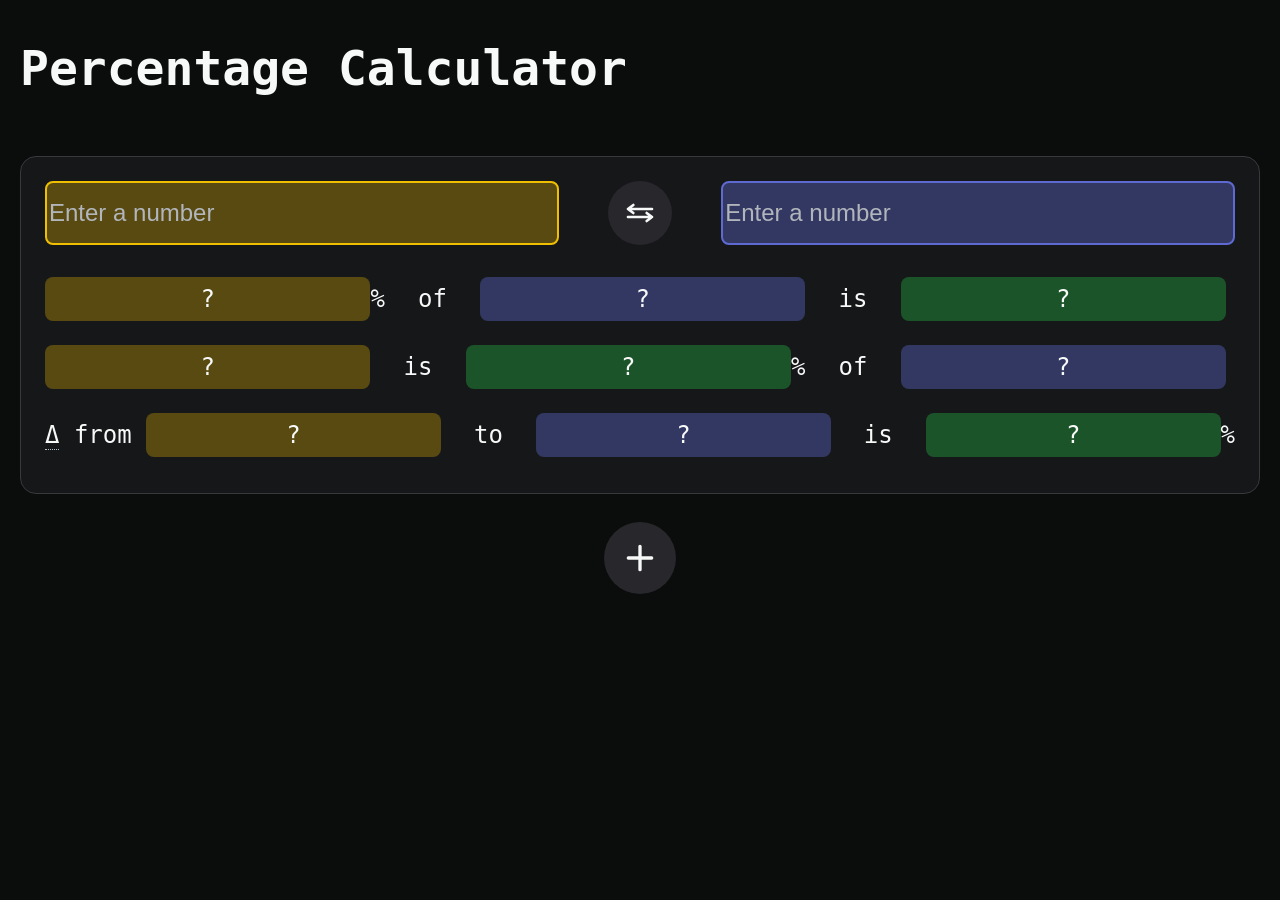
==== index.html @ e5bb18eb "initial" ====
<!DOCTYPE html>
<html lang="en">
    <head>
        <title>Percentage Calculator</title>
        <link rel="stylesheet" href="css/style.css">
        <script src="js/calc.js" defer></script>
        <script src="js/main.js" defer></script>
    </head>

    <body>
        <div id="container">

            <h1 id="title">Percentage Calculator</h1>

            <div id="card-1" class="card">
                <div class="inputs">
                    <input id="card-1-a" class="input-a" name="card-1-a" type="number" inputmode="numeric" placeholder="Enter a number">

                    <div id="card-1-swap-button" class="icon-button swap-button">
                        <svg class="icon" width="24" height="24" viewBox="0 0 24 24" fill="none">
                            <path d="M7 6 L3 9 L7 12 M3 9 H21 M17 12 L21 15 L17 18 M3 15 H21"
                                stroke="currentColor"
                                stroke-width="2"
                                stroke-linecap="round"
                                stroke-linejoin="round"/>
                        </svg>
                    </div>

                    <input id="card-1-b" class="input-b" name="card-1-b" type="number" inputmode="numeric" placeholder="Enter a number">
                </div>

                <div class="results">
                    <div class="result-row percentage-result-row">
                        <div id="card-1-percentage-value-a" class="value-a result-column">?</div>
                        <div class="result-column">%</div>
                        <div class="result-column gap-column">of</div>
                        <div id="card-1-percentage-value-b" class="value-b result-column">?</div>
                        <div class="result-column gap-column">is</div>
                        <div id="card-1-percentage-result" class="result-value result-column">?</div>
                    </div>

                    <div class="result-row percent-result-row">
                        <div id="card-1-percent-value-a" class="value-a result-column">?</div>
                        <div class="result-column gap-column">is</div>
                        <div id="card-1-percent-result" class="result-value result-column">?</div>
                        <div class="result-column">%</div>
                        <div class="result-column gap-column">of</div>
                        <div id="card-1-percent-value-b" class="value-b result-column">?</div>
                    </div>

                    <div class="result-row delta-result-row">
                        <div class="result-column">
                            <span class="tooltip" data-tooltip="increase/decrease">&#916;</span>&nbsp;from&nbsp;
                        </div>
                        <div id="card-1-delta-value-a" class="value-a result-column">?</div>
                        <div class="result-column gap-column">to</div>
                        <div id="card-1-delta-value-b" class="value-b result-column">?</div>
                        <div class="result-column gap-column">is</div>
                        <div id="card-1-delta-result" class="result-value result-column">?</div>
                        <div class="result-column">%</div>
                    </div>
                </div>
            </div>

            <div id="card-2" class="card" hidden>
                <div class="inputs">
                    <input id="card-2-a" class="input-a" name="card-2-a" type="number" inputmode="numeric" placeholder="Enter a number">

                    <div id="card-2-swap-button" class="icon-button swap-button">
                        <svg class="icon" width="24" height="24" viewBox="0 0 24 24" fill="none">
                            <path d="M7 6 L3 9 L7 12 M3 9 H21 M17 12 L21 15 L17 18 M3 15 H21"
                                  stroke="currentColor"
                                  stroke-width="2"
                                  stroke-linecap="round"
                                  stroke-linejoin="round"/>
                        </svg>
                    </div>

                    <input id="card-2-b" class="input-b" name="card-2-b" type="number" inputmode="numeric" placeholder="Enter a number">
                </div>

                <div class="results">
                    <div class="result-row percentage-result-row">
                        <div id="card-2-percentage-value-a" class="value-a result-column">?</div>
                        <div class="result-column">%</div>
                        <div class="result-column gap-column">of</div>
                        <div id="card-2-percentage-value-b" class="value-b result-column">?</div>
                        <div class="result-column gap-column">is</div>
                        <div id="card-2-percentage-result" class="result-value result-column">?</div>
                    </div>

                    <div class="result-row percent-result-row">
                        <div id="card-2-percent-value-a" class="value-a result-column">?</div>
                        <div class="result-column gap-column">is</div>
                        <div id="card-2-percent-result" class="result-value result-column">?</div>
                        <div class="result-column">%</div>
                        <div class="result-column gap-column">of</div>
                        <div id="card-2-percent-value-b" class="value-b result-column">?</div>
                    </div>

                    <div class="result-row delta-result-row">
                        <div class="result-column">
                            <span class="tooltip" data-tooltip="increase/decrease">&#916;</span>&nbsp;from&nbsp;
                        </div>
                        <div id="card-2-delta-value-a" class="value-a result-column">?</div>
                        <div class="result-column gap-column">to</div>
                        <div id="card-2-delta-value-b" class="value-b result-column">?</div>
                        <div class="result-column gap-column">is</div>
                        <div id="card-2-delta-result" class="result-value result-column">?</div>
                        <div class="result-column">%</div>
                    </div>
                </div>
            </div>

            <div id="card-3" class="card" hidden>
                <div class="inputs">
                    <input id="card-3-a" class="input-a" name="card-3-a" type="number" inputmode="numeric" placeholder="Enter a number">

                    <div id="card-3-swap-button" class="icon-button swap-button">
                        <svg class="icon" width="24" height="24" viewBox="0 0 24 24" fill="none">
                            <path d="M7 6 L3 9 L7 12 M3 9 H21 M17 12 L21 15 L17 18 M3 15 H21"
                                  stroke="currentColor"
                                  stroke-width="2"
                                  stroke-linecap="round"
                                  stroke-linejoin="round"/>
                        </svg>
                    </div>

                    <input id="card-3-b" class="input-b" name="card-3-b" type="number" inputmode="numeric" placeholder="Enter a number">
                </div>

                <div class="results">
                    <div class="result-row percentage-result-row">
                        <div id="card-3-percentage-value-a" class="value-a result-column">?</div>
                        <div class="result-column">%</div>
                        <div class="result-column gap-column">of</div>
                        <div id="card-3-percentage-value-b" class="value-b result-column">?</div>
                        <div class="result-column gap-column">is</div>
                        <div id="card-3-percentage-result" class="result-value result-column">?</div>
                    </div>

                    <div class="result-row percent-result-row">
                        <div id="card-3-percent-value-a" class="value-a result-column">?</div>
                        <div class="result-column gap-column">is</div>
                        <div id="card-3-percent-result" class="result-value result-column">?</div>
                        <div class="result-column">%</div>
                        <div class="result-column gap-column">of</div>
                        <div id="card-3-percent-value-b" class="value-b result-column">?</div>
                    </div>

                    <div class="result-row delta-result-row">
                        <div class="result-column">
                            <span class="tooltip" data-tooltip="increase/decrease">&#916;</span>&nbsp;from&nbsp;
                        </div>
                        <div id="card-3-delta-value-a" class="value-a result-column">?</div>
                        <div class="result-column gap-column">to</div>
                        <div id="card-3-delta-value-b" class="value-b result-column">?</div>
                        <div class="result-column gap-column">is</div>
                        <div id="card-3-delta-result" class="result-value result-column">?</div>
                        <div class="result-column">%</div>
                    </div>
                </div>
            </div>

            <div id="reveal-next-card-row" class="reveal-next-card-row">
                <div id="reveal-next-card-button" class="icon-button reveal-next-card-button">
                    <svg class="icon" width="24" height="24" viewBox="0 0 24 24" fill="none">
                        <path d="M12 5 V19 M5 12 H19"
                            stroke="currentColor"
                            stroke-width="2"
                            stroke-linecap="round"/>
                    </svg>
                </div>
            </div>

        </div>
    </body>
</html>
---- css/style.css ----
:root {
    --font-size: 1.5rem;

    --color-page-background: #0b0c0c;
    --color-text-primary: #f7f8f8;
    --color-text-secondary: #b2b6bc;

    --color-card-background: #161718;
    --color-card-border: #37393d;
    --color-card-focus: #b8c1cd;

    --color-button: #28282c;
    --color-button-hover: #323237;

    --color-accent-a: #f0bf00;
    --color-accent-b: #5e6ad2;
    --color-accent-result: #23923c;

    --color-accent-a-background: rgba(240, 191, 0, 0.3);
    --color-accent-b-background: rgba(94, 106, 210, 0.4);
    --color-accent-result-background: rgba(35, 146, 60, 0.5);
}

@media (min-width: 768px) {
    :root {
        --font-size: 2rem;
    }
}

@media (min-width: 1200px) {
    :root {
        --font-size: 1.5rem;
    }
}

html {
    font-size: 16px;
}

body {
    font-family: ui-monospace, monospace;
    background: var(--color-page-background);
    color: var(--color-text-primary);
    font-size: var(--font-size);
}

body #container {
    position: relative;

    display: grid;
    grid-auto-rows: auto;
    gap: 1rem;

    min-width: 320px;
    max-width: 1280px;
    margin: auto;
}

body #container #title {
    margin-left: 0.75rem;
}

/* Card */
body #container .card {
    background: var(--color-card-background);

    padding: 1.5rem;
    border-radius: 1rem;
    border: 1px solid var(--color-card-border);

    position: relative;
    margin: 0.75rem;
}

body #container .card:after {
    background: linear-gradient(
        transparent,
        var(--color-card-focus),
        transparent
    );
    height: 70px;
    width: 1px;
    position: absolute;
    left: -1px;
    top: 65%;
    opacity: 0;
    content: "";
    transition: top 600ms ease, opacity 600ms ease;
}

body #container .card:hover:after,
body #container .card:focus-within:after {
    top: 15%;
    opacity: 1;
}

/* Inputs */
body #container .card .inputs {
    display: flex;
}

body #container .card .inputs input {
    font-size: var(--font-size);
    border-radius: 0.5rem;
    outline: none;
    color: var(--color-text-primary);
    width: 42.5%;
}

body #container .card .inputs input.input-a:focus,
body #container .card .inputs input.input-b:focus {
    border: 2px solid var(--color-card-focus);
}

body #container .card .inputs input::placeholder {
    color: var(--color-text-secondary);
    opacity: 1;
}

body #container .card .inputs input.input-a {
    border: 2px solid var(--color-accent-a);
    background: var(--color-accent-a-background);
}

body #container .card .inputs input.input-b {
    border: 2px solid var(--color-accent-b);
    background: var(--color-accent-b-background);
}

/* Icon Button */
body #container .icon-button {
    background: var(--color-button);
    width: 3rem;
    height: 3rem;
    margin: auto;
    padding: 0.5rem;
    border-radius: 50%;
    display: flex;
    align-items: center;
    justify-content: center;
    user-select: none;
    -webkit-tap-highlight-color: transparent;
}
body #container .icon-button:hover {
    background: var(--color-button-hover);
    cursor: pointer;
}
body #container .icon-button:active {
    transform: scale(1.25);
}

/* Swap Button */
body #container .card div.swap-button .icon {
    width: 2rem;
    height: auto;
}

/* Results */
body #container .card .results {
    margin: 2rem auto 0 auto;
}

body #container .card .results .result-row {
    margin: 1.5rem auto 0.75rem auto;
    display: flex;
}

body #container .card .results .result-row .result-column {
    display: flex;
    align-items: center;
    justify-content: center;
    text-align: center;
}

body #container .card .results .result-row .result-column.gap-column {
    flex: 0 0 8%;
}

body #container .card .results .result-row .result-column.value-a,
body #container .card .results .result-row .result-column.value-b,
body #container .card .results .result-row .result-column.result-value {
    border-radius: 0.5rem;
    padding: 0.5rem;
    overflow-wrap: anywhere;

    flex: 1;
    min-width: 10%;
    max-width: 26%;
}

body #container .card .results .result-row .result-column.value-a {
    background: var(--color-accent-a-background);
}
body #container .card .results .result-row .result-column.value-b {
    background: var(--color-accent-b-background);
}
body #container .card .results .result-row .result-column.result-value {
    background: var(--color-accent-result-background);
}

/* Reveal Next Card Button */
body #container #reveal-next-card-row #reveal-next-card-button {
    width: 3.5rem;
    height: 3.5rem;
}

body #container #reveal-next-card-row #reveal-next-card-button .icon {
    width: 2.5rem;
    height: auto;
}

/* Remove spin box on number input */
input[type="number"]::-webkit-outer-spin-button,
input[type="number"]::-webkit-inner-spin-button { /* Remove arrows in Chrome, Safari, Edge */
    -webkit-appearance: none;
    margin: 0;
}
input[type="number"] { /* Remove arrows in Firefox */
    -moz-appearance: textfield;
}

/* Tooltip */
.tooltip {
    position: relative;
    cursor: help;
    border-bottom: 1px dotted var(--color-card-focus);
}

.tooltip::after {
    content: attr(data-tooltip);
    position: absolute;
    left: 50%;
    bottom: 125%;
    transform: translateX(-10%);
    background: var(--color-page-background);
    color: var(--color-text-primary);
    padding: 6px 8px;
    border-radius: 4px;
    white-space: nowrap;
    opacity: 0;
    visibility: hidden;
    transition: opacity 0.15s ease;
    pointer-events: none;
}

.tooltip:hover::after {
    opacity: 1;
    visibility: visible;
}
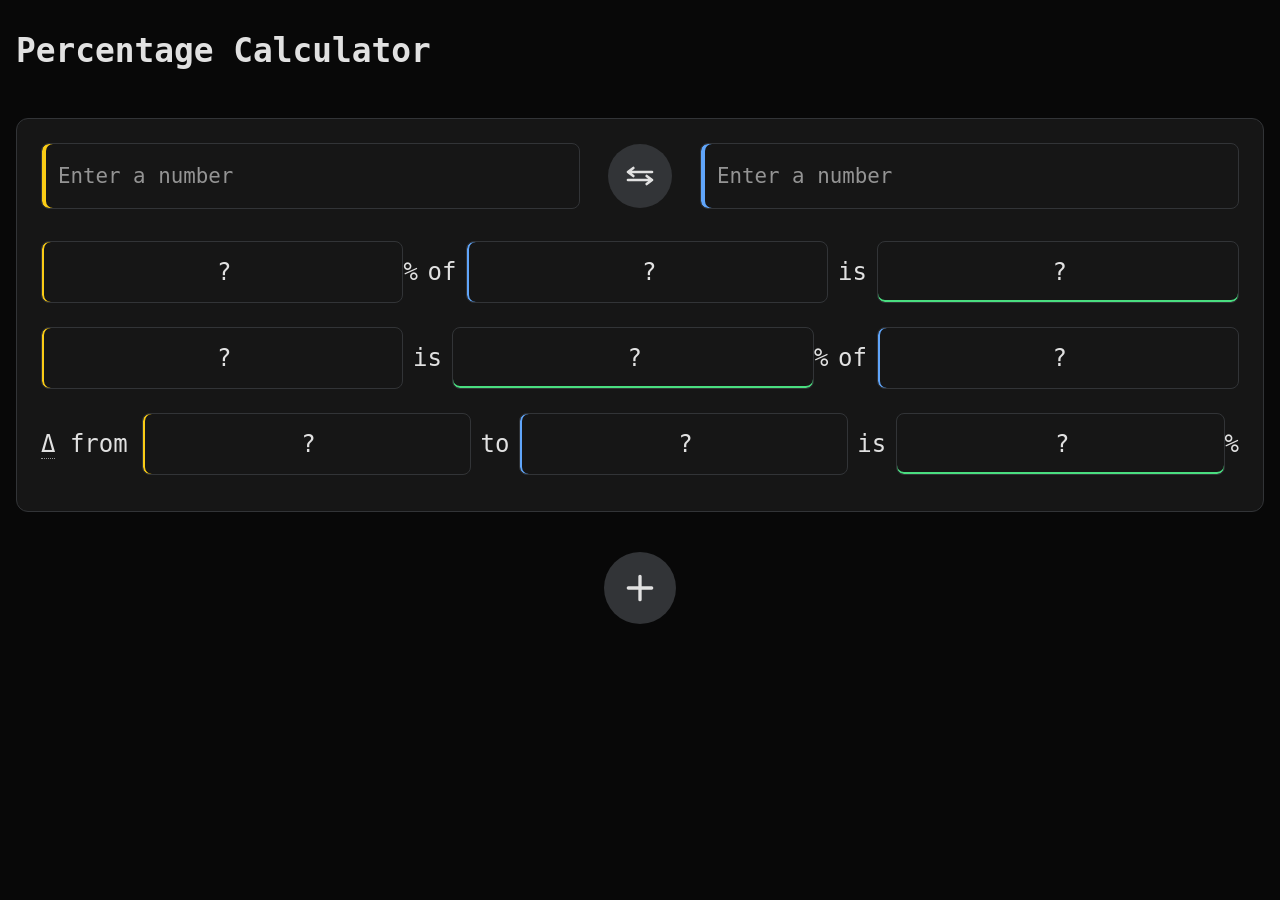
==== commit 2fbf7fac: "styling" ====
--- a/index.html
+++ b/index.html
@@ -1,6 +1,8 @@
 <!DOCTYPE html>
 <html lang="en">
     <head>
+        <meta charset="utf-8">
+        <meta name="viewport" content="width=device-width, initial-scale=1">
         <title>Percentage Calculator</title>
         <link rel="stylesheet" href="css/style.css">
         <script src="js/calc.js" defer></script>
--- a/css/style.css
+++ b/css/style.css
@@ -1,221 +1,232 @@
 :root {
-    --font-size: 1.5rem;
-
-    --color-page-background: #0b0c0c;
-    --color-text-primary: #f7f8f8;
-    --color-text-secondary: #b2b6bc;
-
-    --color-card-background: #161718;
-    --color-card-border: #37393d;
-    --color-card-focus: #b8c1cd;
-
-    --color-button: #28282c;
-    --color-button-hover: #323237;
-
-    --color-accent-a: #f0bf00;
-    --color-accent-b: #5e6ad2;
-    --color-accent-result: #23923c;
-
-    --color-accent-a-background: rgba(240, 191, 0, 0.3);
-    --color-accent-b-background: rgba(94, 106, 210, 0.4);
-    --color-accent-result-background: rgba(35, 146, 60, 0.5);
-}
-
-@media (min-width: 768px) {
-    :root {
-        --font-size: 2rem;
-    }
-}
-
-@media (min-width: 1200px) {
-    :root {
-        --font-size: 1.5rem;
-    }
+    --color-page-background: #080808;
+    --color-text-primary: #e1e1e1;
+    --color-text-secondary: #949494;
+
+    --color-card-background: #161616;
+    --color-card-border: #323437;
+    --color-card-focus: #949494;
+
+    --color-button: #323437;
+    --color-button-hover: #48494c;
+
+    --color-accent-a: #facc15;
+    --color-accent-b: #60a5fa;
+    --color-accent-result: #4ade80;
+
+    /* Mobile-first type scale — clamp() lets each value grow with the viewport */
+    --font-size: clamp(1rem, 0.9rem + 0.5vw, 1.5rem);
+    --font-size-results: clamp(0.8rem, 0.55rem + 1.25vw, 1.5rem);
+    --font-size-title: clamp(1.5rem, 1.25rem + 1vw, 2.25rem);
+}
+
+*,
+*::before,
+*::after {
+    box-sizing: border-box;
 }
 
 html {
-    font-size: 16px;
+    font-size: 100%;
 }
 
 body {
+    margin: 0;
     font-family: ui-monospace, monospace;
     background: var(--color-page-background);
     color: var(--color-text-primary);
     font-size: var(--font-size);
 }
 
-body #container {
+/* Container */
+#container {
     position: relative;
-
     display: grid;
     grid-auto-rows: auto;
-    gap: 1rem;
-
-    min-width: 320px;
-    max-width: 1280px;
-    margin: auto;
-}
-
-body #container #title {
-    margin-left: 0.75rem;
+    gap: 1.25rem;
+    max-width: 80rem;
+    margin-inline: auto;
+    padding: 0.75rem;
+}
+
+#title {
+    margin: 1rem 0;
+    font-size: var(--font-size-title);
 }
 
 /* Card */
-body #container .card {
+.card {
+    position: relative;
+    max-width: 100%;
+    padding: 0.875rem;
     background: var(--color-card-background);
-
-    padding: 1.5rem;
-    border-radius: 1rem;
     border: 1px solid var(--color-card-border);
-
-    position: relative;
-    margin: 0.75rem;
-}
-
-body #container .card:after {
+    border-radius: 0.75rem;
+}
+
+.card::after {
+    content: "";
+    position: absolute;
+    left: -1px;
+    top: 65%;
+    width: 1px;
+    height: 70px;
     background: linear-gradient(
         transparent,
         var(--color-card-focus),
         transparent
     );
-    height: 70px;
-    width: 1px;
-    position: absolute;
-    left: -1px;
-    top: 65%;
     opacity: 0;
-    content: "";
     transition: top 600ms ease, opacity 600ms ease;
 }
 
-body #container .card:hover:after,
-body #container .card:focus-within:after {
+.card:hover::after,
+.card:focus-within::after {
     top: 15%;
     opacity: 1;
 }
 
 /* Inputs */
-body #container .card .inputs {
+.card .inputs {
     display: flex;
-}
-
-body #container .card .inputs input {
+    align-items: stretch;
+    gap: 0.25rem;
+}
+
+.card .inputs input {
+    flex: 1 1 0;
+    width: 0;
+    min-width: 0;
+    padding: 0.75rem 0.25rem 0.75rem 0.5rem;
+    font-family: inherit;
     font-size: var(--font-size);
+    color: var(--color-text-primary);
+    background: transparent;
+    border: 1px solid var(--color-card-border);
     border-radius: 0.5rem;
     outline: none;
-    color: var(--color-text-primary);
-    width: 42.5%;
-}
-
-body #container .card .inputs input.input-a:focus,
-body #container .card .inputs input.input-b:focus {
-    border: 2px solid var(--color-card-focus);
-}
-
-body #container .card .inputs input::placeholder {
+}
+
+.card .inputs input:focus {
+    border-color: var(--color-card-focus);
+}
+
+.card .inputs input::placeholder {
     color: var(--color-text-secondary);
     opacity: 1;
 }
 
-body #container .card .inputs input.input-a {
-    border: 2px solid var(--color-accent-a);
-    background: var(--color-accent-a-background);
-}
-
-body #container .card .inputs input.input-b {
-    border: 2px solid var(--color-accent-b);
-    background: var(--color-accent-b-background);
+.card .inputs input.input-a {
+    box-shadow: inset 4px 0 0 0 var(--color-accent-a);
+}
+
+.card .inputs input.input-b {
+    box-shadow: inset 4px 0 0 0 var(--color-accent-b);
 }
 
 /* Icon Button */
-body #container .icon-button {
-    background: var(--color-button);
+.icon-button {
+    flex-shrink: 0;
+    display: flex;
+    align-items: center;
+    justify-content: center;
     width: 3rem;
     height: 3rem;
     margin: auto;
     padding: 0.5rem;
+    background: var(--color-button);
     border-radius: 50%;
-    display: flex;
-    align-items: center;
-    justify-content: center;
     user-select: none;
     -webkit-tap-highlight-color: transparent;
-}
-body #container .icon-button:hover {
+    transition: background 0.15s ease, transform 0.1s ease;
+}
+
+.icon-button:hover {
     background: var(--color-button-hover);
     cursor: pointer;
 }
-body #container .icon-button:active {
-    transform: scale(1.25);
+
+.icon-button:active {
+    transform: scale(0.9);
 }
 
 /* Swap Button */
-body #container .card div.swap-button .icon {
-    width: 2rem;
+.card .swap-button .icon {
+    width: 1.5rem;
     height: auto;
 }
 
 /* Results */
-body #container .card .results {
-    margin: 2rem auto 0 auto;
-}
-
-body #container .card .results .result-row {
-    margin: 1.5rem auto 0.75rem auto;
+.card .results {
+    margin-top: 0.875rem;
+    font-size: var(--font-size-results);
+}
+
+.card .results .result-row {
     display: flex;
-}
-
-body #container .card .results .result-row .result-column {
+    align-items: stretch;
+    /*margin: 0.5rem 0;*/
+    margin: 1.5rem 0 0.75rem 0;
+}
+
+.card .results .result-row .result-column {
     display: flex;
     align-items: center;
     justify-content: center;
     text-align: center;
 }
 
-body #container .card .results .result-row .result-column.gap-column {
-    flex: 0 0 8%;
-}
-
-body #container .card .results .result-row .result-column.value-a,
-body #container .card .results .result-row .result-column.value-b,
-body #container .card .results .result-row .result-column.result-value {
+.card .results .result-row .result-column.gap-column {
+    flex: 0 0 auto;
+    padding-inline: 0.25em;
+}
+
+.card .results .result-row .result-column.value-a,
+.card .results .result-row .result-column.value-b,
+.card .results .result-row .result-column.result-value {
+    flex: 1 1 0;
+    min-width: 0;
+    padding: 1rem 0.5rem 1rem 0.75rem;
+    border: 1px solid var(--color-card-border);
     border-radius: 0.5rem;
-    padding: 0.5rem;
     overflow-wrap: anywhere;
-
-    flex: 1;
-    min-width: 10%;
-    max-width: 26%;
-}
-
-body #container .card .results .result-row .result-column.value-a {
-    background: var(--color-accent-a-background);
-}
-body #container .card .results .result-row .result-column.value-b {
-    background: var(--color-accent-b-background);
-}
-body #container .card .results .result-row .result-column.result-value {
-    background: var(--color-accent-result-background);
+    word-break: break-word;
+}
+
+.card .results .result-row .result-column.value-a {
+    box-shadow: inset 2px 0 0 0 var(--color-accent-a);
+}
+
+.card .results .result-row .result-column.value-b {
+    box-shadow: inset 2px 0 0 0 var(--color-accent-b);
+}
+
+.card .results .result-row .result-column.result-value {
+    box-shadow: inset 0 -2px 0 0 var(--color-accent-result);
 }
 
 /* Reveal Next Card Button */
-body #container #reveal-next-card-row #reveal-next-card-button {
-    width: 3.5rem;
-    height: 3.5rem;
-}
-
-body #container #reveal-next-card-row #reveal-next-card-button .icon {
-    width: 2.5rem;
+#reveal-next-card-row {
+    padding: 0.25rem 0 1rem;
+}
+
+#reveal-next-card-row #reveal-next-card-button {
+    width: 3rem;
+    height: 3rem;
+}
+
+#reveal-next-card-row #reveal-next-card-button .icon {
+    width: 1.75rem;
     height: auto;
 }
 
-/* Remove spin box on number input */
+/* Remove number-input spin buttons */
 input[type="number"]::-webkit-outer-spin-button,
-input[type="number"]::-webkit-inner-spin-button { /* Remove arrows in Chrome, Safari, Edge */
+input[type="number"]::-webkit-inner-spin-button {
     -webkit-appearance: none;
     margin: 0;
 }
-input[type="number"] { /* Remove arrows in Firefox */
+input[type="number"] {
     -moz-appearance: textfield;
 }
 
@@ -229,21 +240,155 @@
 .tooltip::after {
     content: attr(data-tooltip);
     position: absolute;
-    left: 50%;
+    left: 650%;
     bottom: 125%;
-    transform: translateX(-10%);
+    transform: translateX(-50%);
+    padding: 6px 8px;
     background: var(--color-page-background);
     color: var(--color-text-primary);
-    padding: 6px 8px;
+    border: 1px solid var(--color-card-border);
     border-radius: 4px;
     white-space: nowrap;
     opacity: 0;
     visibility: hidden;
+    pointer-events: none;
+    z-index: 1;
     transition: opacity 0.15s ease;
-    pointer-events: none;
-}
-
-.tooltip:hover::after {
+}
+
+.tooltip:hover::after,
+.tooltip:focus::after {
     opacity: 1;
     visibility: visible;
 }
+
+/* ===== Large phones / small tablets (≥ 480px) ===== */
+@media (min-width: 30rem) {
+    #container {
+        gap: 1.5rem;
+        padding: 1rem;
+    }
+
+    .card {
+        padding: 1.125rem;
+    }
+
+    .card .inputs {
+        gap: 0.75rem;
+    }
+
+    .card .inputs input {
+        padding: 1.125rem 0.75rem 1.125rem 1rem;
+    }
+
+    .icon-button {
+        width: 3.5rem;
+        height: 3.5rem;
+    }
+
+    .card .swap-button {
+        margin-inline: 0.5rem;
+    }
+
+    .card .swap-button .icon {
+        width: 1.75rem;
+    }
+
+    .card .results {
+        margin-top: 1.5rem;
+    }
+
+    .card .results .result-row {
+        margin: 1rem 0 0.5rem 0;
+    }
+
+    .card .results .result-row .result-column.gap-column {
+        padding-inline: 0.35em;
+    }
+
+    .card .results .result-row .result-column.value-a,
+    .card .results .result-row .result-column.value-b,
+    .card .results .result-row .result-column.result-value {
+        padding: 0.875rem 0.5rem 0.875rem 0.75rem;
+    }
+
+    #reveal-next-card-row {
+        padding: 0.5rem 0 1.5rem;
+    }
+
+    #reveal-next-card-row #reveal-next-card-button {
+        width: 3.5rem;
+        height: 3.5rem;
+    }
+
+    #reveal-next-card-row #reveal-next-card-button .icon {
+        width: 2rem;
+    }
+}
+
+/* ===== Tablet (≥ 640px) ===== */
+@media (min-width: 40rem) {
+    .card {
+        padding: 1.5rem;
+    }
+
+    .card .inputs input {
+        padding: 1.25rem 0.75rem 1.25rem 1rem;
+    }
+
+    .icon-button {
+        width: 4rem;
+        height: 4rem;
+    }
+
+    .card .swap-button {
+        margin-inline: 1rem;
+    }
+
+    .card .swap-button .icon {
+        width: 2rem;
+    }
+
+    .card .results {
+        margin-top: 1.75rem;
+    }
+
+    .card .results .result-row {
+        margin: 1.25rem 0 0.625rem 0;
+    }
+
+    .card .results .result-row .result-column.gap-column {
+        padding-inline: 0.4em;
+    }
+
+    .card .results .result-row .result-column.value-a,
+    .card .results .result-row .result-column.value-b,
+    .card .results .result-row .result-column.result-value {
+        padding: 1rem 0.5rem 1rem 0.75rem;
+    }
+
+    #reveal-next-card-row #reveal-next-card-button {
+        width: 4.5rem;
+        height: 4.5rem;
+    }
+
+    #reveal-next-card-row #reveal-next-card-button .icon {
+        width: 2.5rem;
+    }
+}
+
+/* ===== Desktop (≥ 1024px) ===== */
+@media (min-width: 64rem) {
+    #container {
+        gap: 2rem;
+        padding: 1rem;
+    }
+
+    .card .results {
+        margin-top: 2rem;
+    }
+
+    .card .results .result-row {
+        margin: 1.5rem 0 0.75rem 0;
+    }
+}
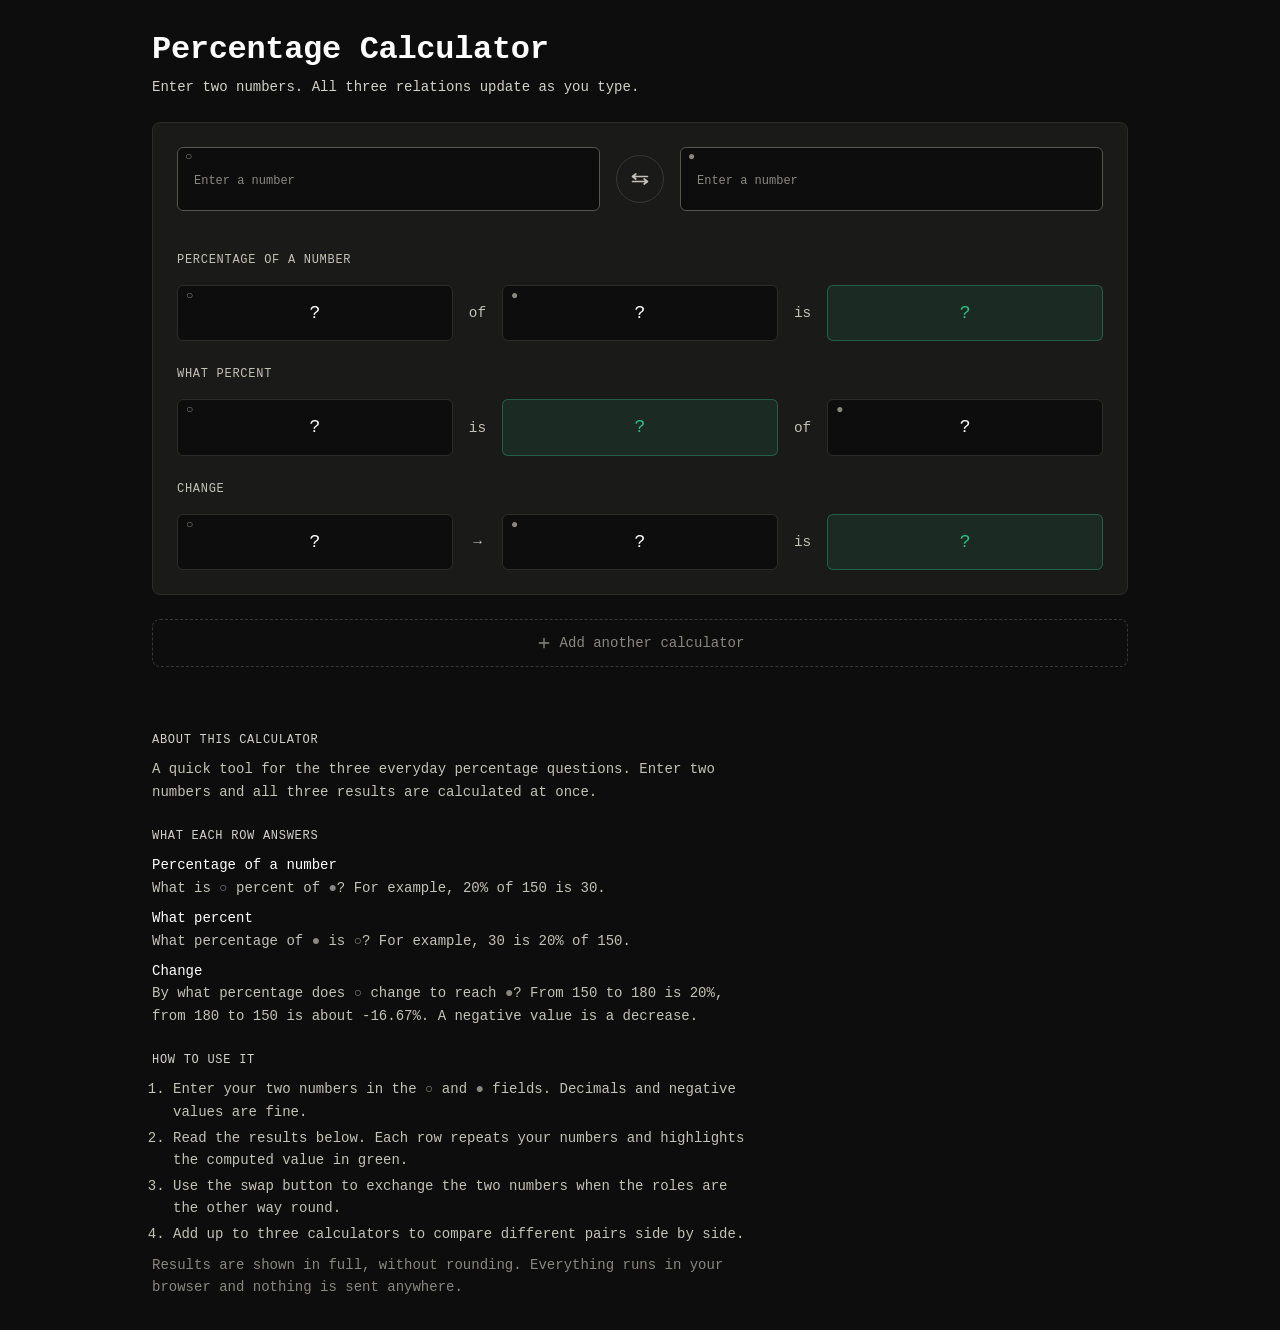
==== commit 89de2d4e: "update" ====
--- a/index.html
+++ b/index.html
@@ -10,171 +10,109 @@
     </head>
 
     <body>
-        <div id="container">
+        <main class="page">
 
-            <h1 id="title">Percentage Calculator</h1>
+            <header class="page-header">
+                <h1 class="title">Percentage Calculator</h1>
+                <p class="lede">Enter two numbers. All three relations update as you type.</p>
+            </header>
 
-            <div id="card-1" class="card">
-                <div class="inputs">
-                    <input id="card-1-a" class="input-a" name="card-1-a" type="number" inputmode="numeric" placeholder="Enter a number">
+            <div id="cards" class="cards">
+                <!-- The first card doubles as the template for every card added later. -->
+                <section id="card-1" class="card">
+                    <div class="inputs">
+                        <div class="field field-a">
+                            <input id="card-1-a" class="input-a" type="number" step="any" inputmode="decimal" placeholder="Enter a number" aria-label="First value">
+                        </div>
 
-                    <div id="card-1-swap-button" class="icon-button swap-button">
-                        <svg class="icon" width="24" height="24" viewBox="0 0 24 24" fill="none">
-                            <path d="M7 6 L3 9 L7 12 M3 9 H21 M17 12 L21 15 L17 18 M3 15 H21"
-                                stroke="currentColor"
-                                stroke-width="2"
-                                stroke-linecap="round"
-                                stroke-linejoin="round"/>
-                        </svg>
+                        <button type="button" class="icon-button swap-button" aria-label="Swap values">
+                            <svg class="icon" width="24" height="24" viewBox="0 0 24 24" fill="none" aria-hidden="true">
+                                <path d="M7 6 L3 9 L7 12 M3 9 H21 M17 12 L21 15 L17 18 M3 15 H21"
+                                    stroke="currentColor"
+                                    stroke-width="2"
+                                    stroke-linecap="round"
+                                    stroke-linejoin="round"/>
+                            </svg>
+                        </button>
+
+                        <div class="field field-b">
+                            <input id="card-1-b" class="input-b" type="number" step="any" inputmode="decimal" placeholder="Enter a number" aria-label="Second value">
+                        </div>
                     </div>
 
-                    <input id="card-1-b" class="input-b" name="card-1-b" type="number" inputmode="numeric" placeholder="Enter a number">
-                </div>
+                    <!-- One shared grid: caption, then tile / operator / tile / operator / tile -->
+                    <div class="results">
+                        <div class="equation">
+                            <span class="caption">Percentage of a number</span>
+                            <span class="cell value-a has-unit"><span class="value">?</span></span>
+                            <span class="operator">of</span>
+                            <span class="cell value-b"><span class="value">?</span></span>
+                            <span class="operator">is</span>
+                            <span class="cell result percentage-result"><span class="value">?</span></span>
+                        </div>
 
-                <div class="results">
-                    <div class="result-row percentage-result-row">
-                        <div id="card-1-percentage-value-a" class="value-a result-column">?</div>
-                        <div class="result-column">%</div>
-                        <div class="result-column gap-column">of</div>
-                        <div id="card-1-percentage-value-b" class="value-b result-column">?</div>
-                        <div class="result-column gap-column">is</div>
-                        <div id="card-1-percentage-result" class="result-value result-column">?</div>
+                        <div class="equation">
+                            <span class="caption">What percent</span>
+                            <span class="cell value-a"><span class="value">?</span></span>
+                            <span class="operator">is</span>
+                            <span class="cell result percent-result has-unit"><span class="value">?</span></span>
+                            <span class="operator">of</span>
+                            <span class="cell value-b"><span class="value">?</span></span>
+                        </div>
+
+                        <div class="equation">
+                            <span class="caption">Change</span>
+                            <span class="cell value-a"><span class="value">?</span></span>
+                            <span class="operator" role="img" aria-label="to">&rarr;</span>
+                            <span class="cell value-b"><span class="value">?</span></span>
+                            <span class="operator">is</span>
+                            <span class="cell result delta-result has-unit"><span class="value">?</span></span>
+                        </div>
                     </div>
-
-                    <div class="result-row percent-result-row">
-                        <div id="card-1-percent-value-a" class="value-a result-column">?</div>
-                        <div class="result-column gap-column">is</div>
-                        <div id="card-1-percent-result" class="result-value result-column">?</div>
-                        <div class="result-column">%</div>
-                        <div class="result-column gap-column">of</div>
-                        <div id="card-1-percent-value-b" class="value-b result-column">?</div>
-                    </div>
-
-                    <div class="result-row delta-result-row">
-                        <div class="result-column">
-                            <span class="tooltip" data-tooltip="increase/decrease">&#916;</span>&nbsp;from&nbsp;
-                        </div>
-                        <div id="card-1-delta-value-a" class="value-a result-column">?</div>
-                        <div class="result-column gap-column">to</div>
-                        <div id="card-1-delta-value-b" class="value-b result-column">?</div>
-                        <div class="result-column gap-column">is</div>
-                        <div id="card-1-delta-result" class="result-value result-column">?</div>
-                        <div class="result-column">%</div>
-                    </div>
-                </div>
+                </section>
             </div>
 
-            <div id="card-2" class="card" hidden>
-                <div class="inputs">
-                    <input id="card-2-a" class="input-a" name="card-2-a" type="number" inputmode="numeric" placeholder="Enter a number">
+            <button id="add-card-button" type="button" class="add-card-button">
+                <svg class="icon" width="24" height="24" viewBox="0 0 24 24" fill="none" aria-hidden="true">
+                    <path d="M12 5 V19 M5 12 H19"
+                        stroke="currentColor"
+                        stroke-width="2"
+                        stroke-linecap="round"/>
+                </svg>
+                Add another calculator
+            </button>
 
-                    <div id="card-2-swap-button" class="icon-button swap-button">
-                        <svg class="icon" width="24" height="24" viewBox="0 0 24 24" fill="none">
-                            <path d="M7 6 L3 9 L7 12 M3 9 H21 M17 12 L21 15 L17 18 M3 15 H21"
-                                  stroke="currentColor"
-                                  stroke-width="2"
-                                  stroke-linecap="round"
-                                  stroke-linejoin="round"/>
-                        </svg>
-                    </div>
+            <section class="about">
+                <h2 class="about-title">About this calculator</h2>
+                <p>
+                    A quick tool for the three everyday percentage questions. Enter two numbers and all three results are calculated at once.
+                </p>
 
-                    <input id="card-2-b" class="input-b" name="card-2-b" type="number" inputmode="numeric" placeholder="Enter a number">
-                </div>
+                <h2 class="about-title">What each row answers</h2>
+                <dl class="about-list">
+                    <dt>Percentage of a number</dt>
+                    <dd>What is <span class="marker">&#x25CB;</span> percent of <span class="marker">&#x25CF;</span>? For example, 20% of 150 is 30.</dd>
 
-                <div class="results">
-                    <div class="result-row percentage-result-row">
-                        <div id="card-2-percentage-value-a" class="value-a result-column">?</div>
-                        <div class="result-column">%</div>
-                        <div class="result-column gap-column">of</div>
-                        <div id="card-2-percentage-value-b" class="value-b result-column">?</div>
-                        <div class="result-column gap-column">is</div>
-                        <div id="card-2-percentage-result" class="result-value result-column">?</div>
-                    </div>
+                    <dt>What percent</dt>
+                    <dd>What percentage of <span class="marker">&#x25CF;</span> is <span class="marker">&#x25CB;</span>? For example, 30 is 20% of 150.</dd>
 
-                    <div class="result-row percent-result-row">
-                        <div id="card-2-percent-value-a" class="value-a result-column">?</div>
-                        <div class="result-column gap-column">is</div>
-                        <div id="card-2-percent-result" class="result-value result-column">?</div>
-                        <div class="result-column">%</div>
-                        <div class="result-column gap-column">of</div>
-                        <div id="card-2-percent-value-b" class="value-b result-column">?</div>
-                    </div>
+                    <dt>Change</dt>
+                    <dd>By what percentage does <span class="marker">&#x25CB;</span> change to reach <span class="marker">&#x25CF;</span>? From 150 to 180 is 20%, from 180 to 150 is about -16.67%. A negative value is a decrease.</dd>
+                </dl>
 
-                    <div class="result-row delta-result-row">
-                        <div class="result-column">
-                            <span class="tooltip" data-tooltip="increase/decrease">&#916;</span>&nbsp;from&nbsp;
-                        </div>
-                        <div id="card-2-delta-value-a" class="value-a result-column">?</div>
-                        <div class="result-column gap-column">to</div>
-                        <div id="card-2-delta-value-b" class="value-b result-column">?</div>
-                        <div class="result-column gap-column">is</div>
-                        <div id="card-2-delta-result" class="result-value result-column">?</div>
-                        <div class="result-column">%</div>
-                    </div>
-                </div>
-            </div>
+                <h2 class="about-title">How to use it</h2>
+                <ol>
+                    <li>Enter your two numbers in the <span class="marker">&#x25CB;</span> and <span class="marker">&#x25CF;</span> fields. Decimals and negative values are fine.</li>
+                    <li>Read the results below. Each row repeats your numbers and highlights the computed value in green.</li>
+                    <li>Use the swap button to exchange the two numbers when the roles are the other way round.</li>
+                    <li>Add up to three calculators to compare different pairs side by side.</li>
+                </ol>
 
-            <div id="card-3" class="card" hidden>
-                <div class="inputs">
-                    <input id="card-3-a" class="input-a" name="card-3-a" type="number" inputmode="numeric" placeholder="Enter a number">
+                <p class="about-note">
+                    Results are shown in full, without rounding. Everything runs in your browser and nothing is sent anywhere.
+                </p>
+            </section>
 
-                    <div id="card-3-swap-button" class="icon-button swap-button">
-                        <svg class="icon" width="24" height="24" viewBox="0 0 24 24" fill="none">
-                            <path d="M7 6 L3 9 L7 12 M3 9 H21 M17 12 L21 15 L17 18 M3 15 H21"
-                                  stroke="currentColor"
-                                  stroke-width="2"
-                                  stroke-linecap="round"
-                                  stroke-linejoin="round"/>
-                        </svg>
-                    </div>
-
-                    <input id="card-3-b" class="input-b" name="card-3-b" type="number" inputmode="numeric" placeholder="Enter a number">
-                </div>
-
-                <div class="results">
-                    <div class="result-row percentage-result-row">
-                        <div id="card-3-percentage-value-a" class="value-a result-column">?</div>
-                        <div class="result-column">%</div>
-                        <div class="result-column gap-column">of</div>
-                        <div id="card-3-percentage-value-b" class="value-b result-column">?</div>
-                        <div class="result-column gap-column">is</div>
-                        <div id="card-3-percentage-result" class="result-value result-column">?</div>
-                    </div>
-
-                    <div class="result-row percent-result-row">
-                        <div id="card-3-percent-value-a" class="value-a result-column">?</div>
-                        <div class="result-column gap-column">is</div>
-                        <div id="card-3-percent-result" class="result-value result-column">?</div>
-                        <div class="result-column">%</div>
-                        <div class="result-column gap-column">of</div>
-                        <div id="card-3-percent-value-b" class="value-b result-column">?</div>
-                    </div>
-
-                    <div class="result-row delta-result-row">
-                        <div class="result-column">
-                            <span class="tooltip" data-tooltip="increase/decrease">&#916;</span>&nbsp;from&nbsp;
-                        </div>
-                        <div id="card-3-delta-value-a" class="value-a result-column">?</div>
-                        <div class="result-column gap-column">to</div>
-                        <div id="card-3-delta-value-b" class="value-b result-column">?</div>
-                        <div class="result-column gap-column">is</div>
-                        <div id="card-3-delta-result" class="result-value result-column">?</div>
-                        <div class="result-column">%</div>
-                    </div>
-                </div>
-            </div>
-
-            <div id="reveal-next-card-row" class="reveal-next-card-row">
-                <div id="reveal-next-card-button" class="icon-button reveal-next-card-button">
-                    <svg class="icon" width="24" height="24" viewBox="0 0 24 24" fill="none">
-                        <path d="M12 5 V19 M5 12 H19"
-                            stroke="currentColor"
-                            stroke-width="2"
-                            stroke-linecap="round"/>
-                    </svg>
-                </div>
-            </div>
-
-        </div>
+        </main>
     </body>
 </html>
--- a/css/style.css
+++ b/css/style.css
@@ -1,23 +1,42 @@
 :root {
-    --color-page-background: #080808;
-    --color-text-primary: #e1e1e1;
-    --color-text-secondary: #949494;
-
-    --color-card-background: #161616;
-    --color-card-border: #323437;
-    --color-card-focus: #949494;
-
-    --color-button: #323437;
-    --color-button-hover: #48494c;
-
-    --color-accent-a: #facc15;
-    --color-accent-b: #60a5fa;
-    --color-accent-result: #4ade80;
-
-    /* Mobile-first type scale — clamp() lets each value grow with the viewport */
-    --font-size: clamp(1rem, 0.9rem + 0.5vw, 1.5rem);
-    --font-size-results: clamp(0.8rem, 0.55rem + 1.25vw, 1.5rem);
-    --font-size-title: clamp(1.5rem, 1.25rem + 1vw, 2.25rem);
+    --plane: #0d0d0d;                        /* page background */
+    --surface: #1a1a19;                      /* card background */
+    --ink: #ffffff;                          /* primary text */
+    --ink-1: #d2d1c9;                        /* lede: between primary and secondary */
+    --ink-2: #c3c2b7;                        /* secondary text */
+    --muted: #898781;                        /* labels, operators, placeholders */
+    --grid: #2c2c2a;                         /* subtle borders: cards, tiles */
+    --axis: #383835;                         /* buttons */
+    --edge: #55554f;                         /* input borders, clearly lighter than the card */
+    --ring: rgba(255, 255, 255, 0.10);       /* focus halo */
+
+    /* The result is the only accent; inputs stay neutral and are told apart by index markers */
+    --result: #2fbf86;                       /* green: calculated values */
+    --result-wash: rgba(47, 191, 134, 0.10);
+    --result-border: rgba(47, 191, 134, 0.35);
+    --warning: #e0555c;                      /* red: division by zero etc. */
+    --warning-wash: rgba(224, 85, 92, 0.10);
+    --warning-border: rgba(224, 85, 92, 0.40);
+
+    /* 8px spacing rhythm */
+    --space-1: 0.5rem;
+    --space-2: 1rem;
+    --space-3: 1.5rem;
+    --space-4: 2rem;
+    --space-5: 2.5rem;
+
+    --field-height: 4rem;                    /* editable inputs */
+    --cell-height: 3.5rem;                   /* equation cells */
+    --button-size: 3rem;
+    --radius: 6px;
+    --radius-lg: 8px;
+    --transition: 150ms ease;
+
+    --font-mono: ui-monospace, "SFMono-Regular", Menlo, Consolas, monospace;
+    --font-size: clamp(1rem, 0.9rem + 0.5vw, 1.25rem);
+    --font-size-results: clamp(0.8rem, 0.6rem + 1vw, 1.125rem);
+    --font-size-small: 0.75rem;
+    --font-size-title: clamp(1.5rem, 1.25rem + 1vw, 2rem);
 }
 
 *,
@@ -26,57 +45,75 @@
     box-sizing: border-box;
 }
 
-html {
-    font-size: 100%;
-}
-
 body {
     margin: 0;
-    font-family: ui-monospace, monospace;
-    background: var(--color-page-background);
-    color: var(--color-text-primary);
+    font-family: var(--font-mono), monospace;
     font-size: var(--font-size);
-}
-
-/* Container */
-#container {
-    position: relative;
-    display: grid;
-    grid-auto-rows: auto;
-    gap: 1.25rem;
-    max-width: 80rem;
+    line-height: 1.5;
+    color: var(--ink);
+    background: var(--plane);
+    -webkit-font-smoothing: antialiased;
+}
+
+/* Page */
+.page {
+    display: flex;
+    flex-direction: column;
+    gap: var(--space-3);
+    max-width: 64rem;
     margin-inline: auto;
-    padding: 0.75rem;
-}
-
-#title {
-    margin: 1rem 0;
+    padding: var(--space-3) var(--space-2) var(--space-4);
+}
+
+.page-header {
+    display: flex;
+    flex-direction: column;
+    gap: var(--space-1);
+}
+
+.title {
+    margin: 0;
     font-size: var(--font-size-title);
-}
-
-/* Card */
+    font-weight: 600;
+    line-height: 1.15;
+    letter-spacing: -0.01em;
+}
+
+.lede {
+    margin: 0;
+    font-size: 0.875rem;
+    color: var(--ink-1);
+}
+
+/* Cards */
+.cards {
+    display: flex;
+    flex-direction: column;
+    gap: var(--space-3);
+}
+
 .card {
     position: relative;
-    max-width: 100%;
-    padding: 0.875rem;
-    background: var(--color-card-background);
-    border: 1px solid var(--color-card-border);
-    border-radius: 0.75rem;
-}
-
+    display: flex;
+    flex-direction: column;
+    gap: var(--space-5);              /* inputs sit clearly apart from the results block */
+    padding: var(--space-2);
+    background: var(--surface);
+    border: 1px solid var(--grid);
+    border-radius: var(--radius-lg);
+}
+
+/* A light streak on the left edge slides up and fades in while the card is hovered or in use */
 .card::after {
     content: "";
     position: absolute;
     left: -1px;
     top: 65%;
     width: 1px;
-    height: 70px;
-    background: linear-gradient(
-        transparent,
-        var(--color-card-focus),
-        transparent
-    );
+    height: 8rem;
+    background: linear-gradient(transparent, var(--ink-2), transparent);
     opacity: 0;
+    pointer-events: none;
     transition: top 600ms ease, opacity 600ms ease;
 }
 
@@ -87,137 +124,46 @@
 }
 
 /* Inputs */
-.card .inputs {
-    display: flex;
-    align-items: stretch;
-    gap: 0.25rem;
-}
-
-.card .inputs input {
-    flex: 1 1 0;
-    width: 0;
+.inputs {
+    display: grid;
+    grid-template-columns: 1fr auto 1fr;
+    gap: var(--space-1);
+    align-items: center;
+}
+
+.field {
+    position: relative;
     min-width: 0;
-    padding: 0.75rem 0.25rem 0.75rem 0.5rem;
-    font-family: inherit;
-    font-size: var(--font-size);
-    color: var(--color-text-primary);
-    background: transparent;
-    border: 1px solid var(--color-card-border);
-    border-radius: 0.5rem;
+}
+
+.inputs input {
+    width: 100%;
+    height: var(--field-height);
+    padding: 0 var(--space-2);
+    font: inherit;
+    color: var(--ink);
+    caret-color: var(--ink);
+    background: var(--plane);
+    border: 1px solid var(--edge);
+    border-radius: var(--radius);
     outline: none;
-}
-
-.card .inputs input:focus {
-    border-color: var(--color-card-focus);
-}
-
-.card .inputs input::placeholder {
-    color: var(--color-text-secondary);
+    text-overflow: ellipsis;   /* also truncates the placeholder cleanly when it does not fit */
+    transition: border-color var(--transition), box-shadow var(--transition);
+}
+
+.inputs input::placeholder {
+    font-size: 0.75rem;
+    color: var(--muted);
     opacity: 1;
 }
 
-.card .inputs input.input-a {
-    box-shadow: inset 4px 0 0 0 var(--color-accent-a);
-}
-
-.card .inputs input.input-b {
-    box-shadow: inset 4px 0 0 0 var(--color-accent-b);
-}
-
-/* Icon Button */
-.icon-button {
-    flex-shrink: 0;
-    display: flex;
-    align-items: center;
-    justify-content: center;
-    width: 3rem;
-    height: 3rem;
-    margin: auto;
-    padding: 0.5rem;
-    background: var(--color-button);
-    border-radius: 50%;
-    user-select: none;
-    -webkit-tap-highlight-color: transparent;
-    transition: background 0.15s ease, transform 0.1s ease;
-}
-
-.icon-button:hover {
-    background: var(--color-button-hover);
-    cursor: pointer;
-}
-
-.icon-button:active {
-    transform: scale(0.9);
-}
-
-/* Swap Button */
-.card .swap-button .icon {
-    width: 1.5rem;
-    height: auto;
-}
-
-/* Results */
-.card .results {
-    margin-top: 0.875rem;
-    font-size: var(--font-size-results);
-}
-
-.card .results .result-row {
-    display: flex;
-    align-items: stretch;
-    /*margin: 0.5rem 0;*/
-    margin: 1.5rem 0 0.75rem 0;
-}
-
-.card .results .result-row .result-column {
-    display: flex;
-    align-items: center;
-    justify-content: center;
-    text-align: center;
-}
-
-.card .results .result-row .result-column.gap-column {
-    flex: 0 0 auto;
-    padding-inline: 0.25em;
-}
-
-.card .results .result-row .result-column.value-a,
-.card .results .result-row .result-column.value-b,
-.card .results .result-row .result-column.result-value {
-    flex: 1 1 0;
-    min-width: 0;
-    padding: 1rem 0.5rem 1rem 0.75rem;
-    border: 1px solid var(--color-card-border);
-    border-radius: 0.5rem;
-    overflow-wrap: anywhere;
-    word-break: break-word;
-}
-
-.card .results .result-row .result-column.value-a {
-    box-shadow: inset 2px 0 0 0 var(--color-accent-a);
-}
-
-.card .results .result-row .result-column.value-b {
-    box-shadow: inset 2px 0 0 0 var(--color-accent-b);
-}
-
-.card .results .result-row .result-column.result-value {
-    box-shadow: inset 0 -2px 0 0 var(--color-accent-result);
-}
-
-/* Reveal Next Card Button */
-#reveal-next-card-row {
-    padding: 0.25rem 0 1rem;
-}
-
-#reveal-next-card-row #reveal-next-card-button {
-    width: 3rem;
-    height: 3rem;
-}
-
-#reveal-next-card-row #reveal-next-card-button .icon {
-    width: 1.75rem;
-    height: auto;
+.inputs input:hover {
+    border-color: var(--muted);
+}
+
+.inputs input:focus {
+    border-color: var(--ink-2);
+    box-shadow: 0 0 0 3px var(--ring);
 }
 
 /* Remove number-input spin buttons */
@@ -226,169 +172,254 @@
     -webkit-appearance: none;
     margin: 0;
 }
+
 input[type="number"] {
     -moz-appearance: textfield;
-}
-
-/* Tooltip */
-.tooltip {
+    appearance: textfield;
+}
+
+/* Buttons */
+button {
+    font: inherit;
+    color: inherit;
+    cursor: pointer;
+    -webkit-tap-highlight-color: transparent;
+}
+
+button:focus-visible {
+    outline: 2px solid var(--ink-2);
+    outline-offset: 2px;
+}
+
+.icon-button {
+    display: flex;
+    align-items: center;
+    justify-content: center;
+    width: var(--button-size);
+    height: var(--button-size);
+    padding: 0;
+    color: var(--ink-2);
+    background: transparent;
+    border: 1px solid var(--axis);
+    border-radius: 50%;
+    transition: color var(--transition), background var(--transition), border-color var(--transition), transform 100ms ease;
+}
+
+.icon-button:hover {
+    color: var(--ink);
+    background: var(--grid);
+    border-color: var(--muted);
+}
+
+.icon-button:active {
+    transform: scale(0.94);
+}
+
+.icon-button .icon {
+    width: 1.25rem;
+    height: 1.25rem;
+}
+
+.add-card-button {
+    display: flex;
+    align-items: center;
+    justify-content: center;
+    gap: var(--space-1);
+    height: var(--button-size);
+    padding: 0 var(--space-2);
+    font-size: 0.875rem;
+    color: var(--muted);
+    background: transparent;
+    border: 1px dashed var(--axis);
+    border-radius: var(--radius-lg);
+    transition: color var(--transition), border-color var(--transition), background var(--transition);
+}
+
+.add-card-button:hover {
+    color: var(--ink);
+    background: var(--surface);
+    border-color: var(--muted);
+}
+
+.add-card-button .icon {
+    width: 1rem;
+    height: 1rem;
+}
+
+.results {
+    display: grid;
+    grid-template-columns: minmax(0, 1fr) auto minmax(0, 1fr) auto minmax(0, 1fr);
+    gap: var(--space-1);
+    font-size: var(--font-size-results);
+}
+
+.equation {
+    display: contents;
+}
+
+.caption {
+    grid-column: 1 / -1;
+    font-size: var(--font-size-small);
+    font-weight: 500;
+    letter-spacing: 0.06em;
+    text-transform: uppercase;
+    color: var(--ink-2);
+}
+
+.equation + .equation .caption {
+    padding-top: var(--space-1);      /* rows stay tight so the three read as one group */
+}
+
+.operator {
+    display: flex;
+    align-items: center;
+    justify-content: center;
+    min-height: var(--cell-height);
+    font-size: 0.8em;
+    line-height: 1.25;
+    color: var(--ink-2);
+    white-space: nowrap;
+}
+
+/* Tiles: same dark block for every value, text takes the role's tone */
+.cell {
+    --tone: var(--ink);
     position: relative;
-    cursor: help;
-    border-bottom: 1px dotted var(--color-card-focus);
-}
-
-.tooltip::after {
-    content: attr(data-tooltip);
+    display: flex;
+    align-items: center;
+    justify-content: center;
+    min-width: 0;
+    min-height: var(--cell-height);
+    padding: var(--space-2) var(--space-1);
+    line-height: 1.25;
+    text-align: center;
+    color: var(--tone);
+    background: var(--plane);
+    border: 1px solid var(--grid);
+    border-radius: var(--radius);
+    overflow-wrap: anywhere;
+    font-variant-numeric: tabular-nums;
+    transition: color var(--transition), background var(--transition), border-color var(--transition);
+}
+
+/* Index markers: a hollow / filled circle in the corner ties each input to its echoed tiles */
+.field::before,
+.cell::before {
     position: absolute;
-    left: 650%;
-    bottom: 125%;
-    transform: translateX(-50%);
-    padding: 6px 8px;
-    background: var(--color-page-background);
-    color: var(--color-text-primary);
-    border: 1px solid var(--color-card-border);
-    border-radius: 4px;
-    white-space: nowrap;
-    opacity: 0;
-    visibility: hidden;
+    top: 0.25rem;
+    left: 0.5rem;
+    font-size: var(--font-size-small);
+    line-height: 1;
+    color: var(--muted);
     pointer-events: none;
-    z-index: 1;
-    transition: opacity 0.15s ease;
-}
-
-.tooltip:hover::after,
-.tooltip:focus::after {
-    opacity: 1;
-    visibility: visible;
-}
-
-/* ===== Large phones / small tablets (≥ 480px) ===== */
-@media (min-width: 30rem) {
-    #container {
-        gap: 1.5rem;
-        padding: 1rem;
+}
+
+.field-a::before,
+.cell.value-a::before {
+    content: "\25CB";  /* ○ */
+}
+
+.field-b::before,
+.cell.value-b::before {
+    content: "\25CF";  /* ● */
+}
+
+/* Unit inside the tile, e.g. "4.45 %", glued to the number so it wraps with it */
+.cell.has-unit .value::after {
+    content: "\a0%";
+    font-size: 0.8em;
+    opacity: 0.8;
+}
+
+.cell.is-empty .value::after {
+    content: none;
+}
+
+/* Calculated values: green text, tinted wash and border so they read as computed */
+.cell.result {
+    --tone: var(--result);
+    background: var(--result-wash);
+    border-color: var(--result-border);
+}
+
+/* Special cases such as division by zero */
+.cell.is-warning {
+    --tone: var(--warning);
+    background: var(--warning-wash);
+    border-color: var(--warning-border);
+}
+
+/* About section */
+.about {
+    display: flex;
+    flex-direction: column;
+    gap: var(--space-1);
+    max-width: 38rem;                 /* half the page on wide screens, full width on phones */
+    margin-top: var(--space-3);
+    font-size: 0.875rem;
+    line-height: 1.6;
+    color: var(--ink-2);
+}
+
+.about-title {
+    margin: var(--space-2) 0 0;
+    font-size: var(--font-size-small);
+    font-weight: 500;
+    letter-spacing: 0.06em;
+    text-transform: uppercase;
+    color: var(--ink-1);
+}
+
+.about p,
+.about ol,
+.about dl,
+.about dd {
+    margin: 0;
+}
+
+.about ol {
+    padding-left: 1.5em;
+}
+
+.about li + li {
+    margin-top: 0.25em;
+}
+
+.about dt {
+    color: var(--ink);
+}
+
+.about dd + dt {
+    margin-top: var(--space-1);
+}
+
+.about .marker {
+    color: var(--muted);
+}
+
+.about-note {
+    color: var(--muted);
+}
+
+/* ===== Tablet and up (>= 640px) ===== */
+@media (min-width: 40rem) {
+    .page {
+        padding: var(--space-4) var(--space-3);
     }
 
     .card {
-        padding: 1.125rem;
+        padding: var(--space-3);
     }
 
-    .card .inputs {
-        gap: 0.75rem;
+    .inputs {
+        gap: var(--space-2);
     }
 
-    .card .inputs input {
-        padding: 1.125rem 0.75rem 1.125rem 1rem;
+    .results {
+        gap: var(--space-2);
     }
 
-    .icon-button {
-        width: 3.5rem;
-        height: 3.5rem;
+    .cell {
+        padding: var(--space-2);
     }
-
-    .card .swap-button {
-        margin-inline: 0.5rem;
-    }
-
-    .card .swap-button .icon {
-        width: 1.75rem;
-    }
-
-    .card .results {
-        margin-top: 1.5rem;
-    }
-
-    .card .results .result-row {
-        margin: 1rem 0 0.5rem 0;
-    }
-
-    .card .results .result-row .result-column.gap-column {
-        padding-inline: 0.35em;
-    }
-
-    .card .results .result-row .result-column.value-a,
-    .card .results .result-row .result-column.value-b,
-    .card .results .result-row .result-column.result-value {
-        padding: 0.875rem 0.5rem 0.875rem 0.75rem;
-    }
-
-    #reveal-next-card-row {
-        padding: 0.5rem 0 1.5rem;
-    }
-
-    #reveal-next-card-row #reveal-next-card-button {
-        width: 3.5rem;
-        height: 3.5rem;
-    }
-
-    #reveal-next-card-row #reveal-next-card-button .icon {
-        width: 2rem;
-    }
-}
-
-/* ===== Tablet (≥ 640px) ===== */
-@media (min-width: 40rem) {
-    .card {
-        padding: 1.5rem;
-    }
-
-    .card .inputs input {
-        padding: 1.25rem 0.75rem 1.25rem 1rem;
-    }
-
-    .icon-button {
-        width: 4rem;
-        height: 4rem;
-    }
-
-    .card .swap-button {
-        margin-inline: 1rem;
-    }
-
-    .card .swap-button .icon {
-        width: 2rem;
-    }
-
-    .card .results {
-        margin-top: 1.75rem;
-    }
-
-    .card .results .result-row {
-        margin: 1.25rem 0 0.625rem 0;
-    }
-
-    .card .results .result-row .result-column.gap-column {
-        padding-inline: 0.4em;
-    }
-
-    .card .results .result-row .result-column.value-a,
-    .card .results .result-row .result-column.value-b,
-    .card .results .result-row .result-column.result-value {
-        padding: 1rem 0.5rem 1rem 0.75rem;
-    }
-
-    #reveal-next-card-row #reveal-next-card-button {
-        width: 4.5rem;
-        height: 4.5rem;
-    }
-
-    #reveal-next-card-row #reveal-next-card-button .icon {
-        width: 2.5rem;
-    }
-}
-
-/* ===== Desktop (≥ 1024px) ===== */
-@media (min-width: 64rem) {
-    #container {
-        gap: 2rem;
-        padding: 1rem;
-    }
-
-    .card .results {
-        margin-top: 2rem;
-    }
-
-    .card .results .result-row {
-        margin: 1.5rem 0 0.75rem 0;
-    }
-}
+}
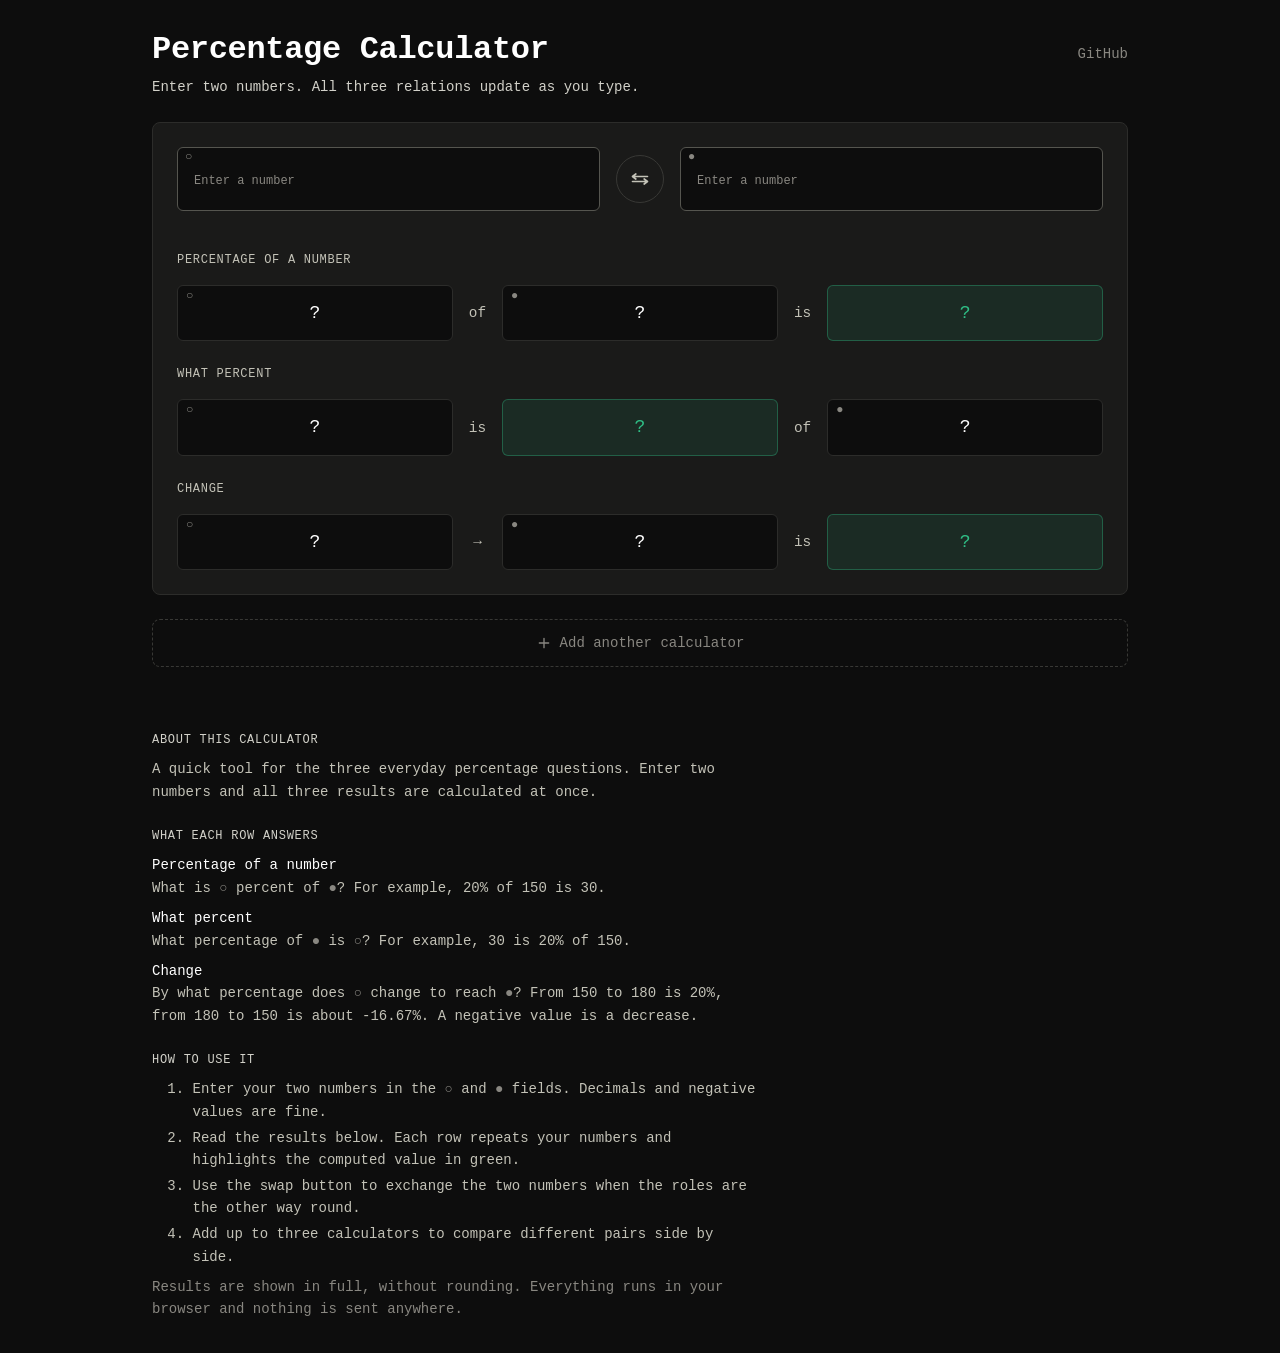
==== commit 87d59fd3: "fix list indent" ====
--- a/index.html
+++ b/index.html
@@ -13,7 +13,10 @@
         <main class="page">
 
             <header class="page-header">
-                <h1 class="title">Percentage Calculator</h1>
+                <div class="title-row">
+                    <h1 class="title">Percentage Calculator</h1>
+                    <a class="repo-link" href="https://github.com/Mnobody/percentage-calculator" target="_blank" rel="noopener noreferrer">GitHub</a>
+                </div>
                 <p class="lede">Enter two numbers. All three relations update as you type.</p>
             </header>
 
--- a/css/style.css
+++ b/css/style.css
@@ -83,6 +83,26 @@
     margin: 0;
     font-size: 0.875rem;
     color: var(--ink-1);
+}
+
+.title-row {
+    display: flex;
+    align-items: baseline;
+    justify-content: space-between;
+    gap: var(--space-2);
+}
+
+.repo-link {
+    flex-shrink: 0;
+    font-size: 0.875rem;
+    color: var(--muted);
+    text-decoration: none;
+    transition: color var(--transition);
+}
+
+.repo-link:hover,
+.repo-link:focus-visible {
+    color: var(--ink);
 }
 
 /* Cards */
@@ -378,7 +398,8 @@
 }
 
 .about ol {
-    padding-left: 1.5em;
+    margin-left: var(--space-2);
+    padding-left: 1.75em;
 }
 
 .about li + li {
